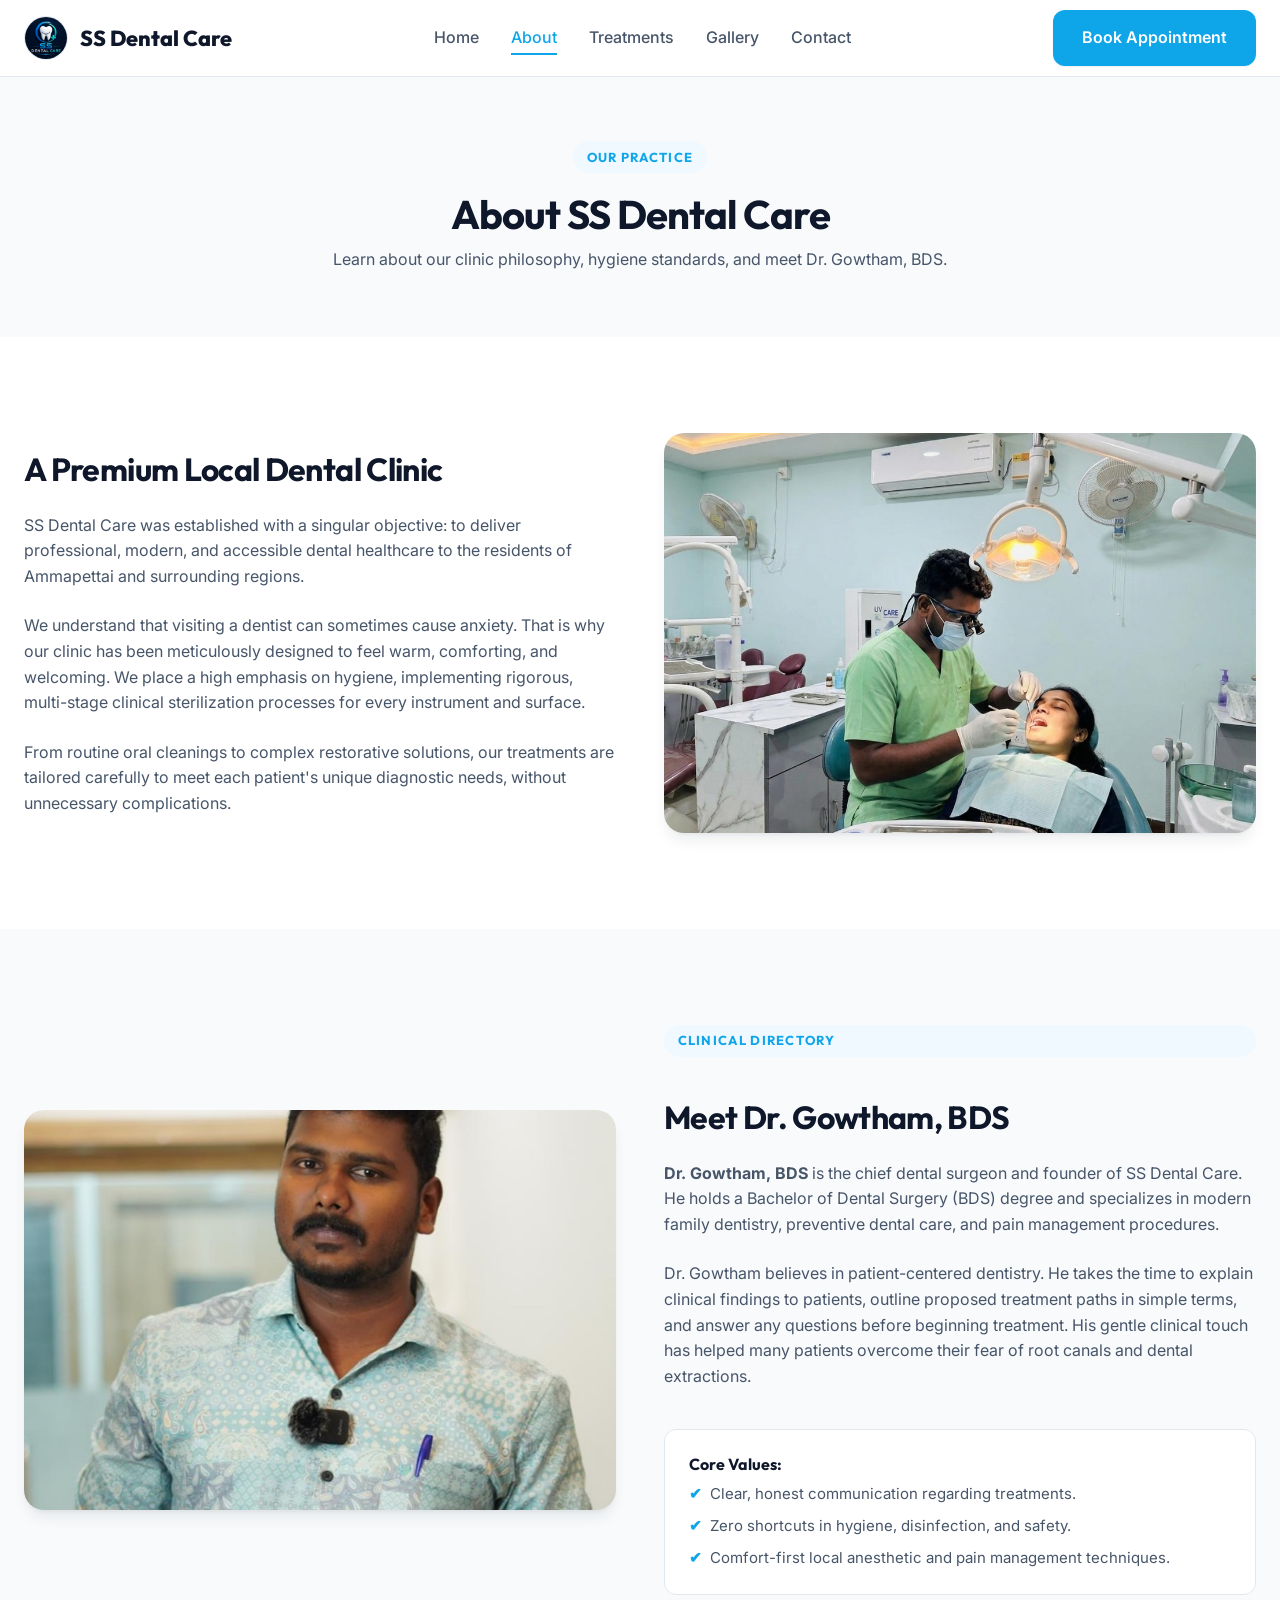
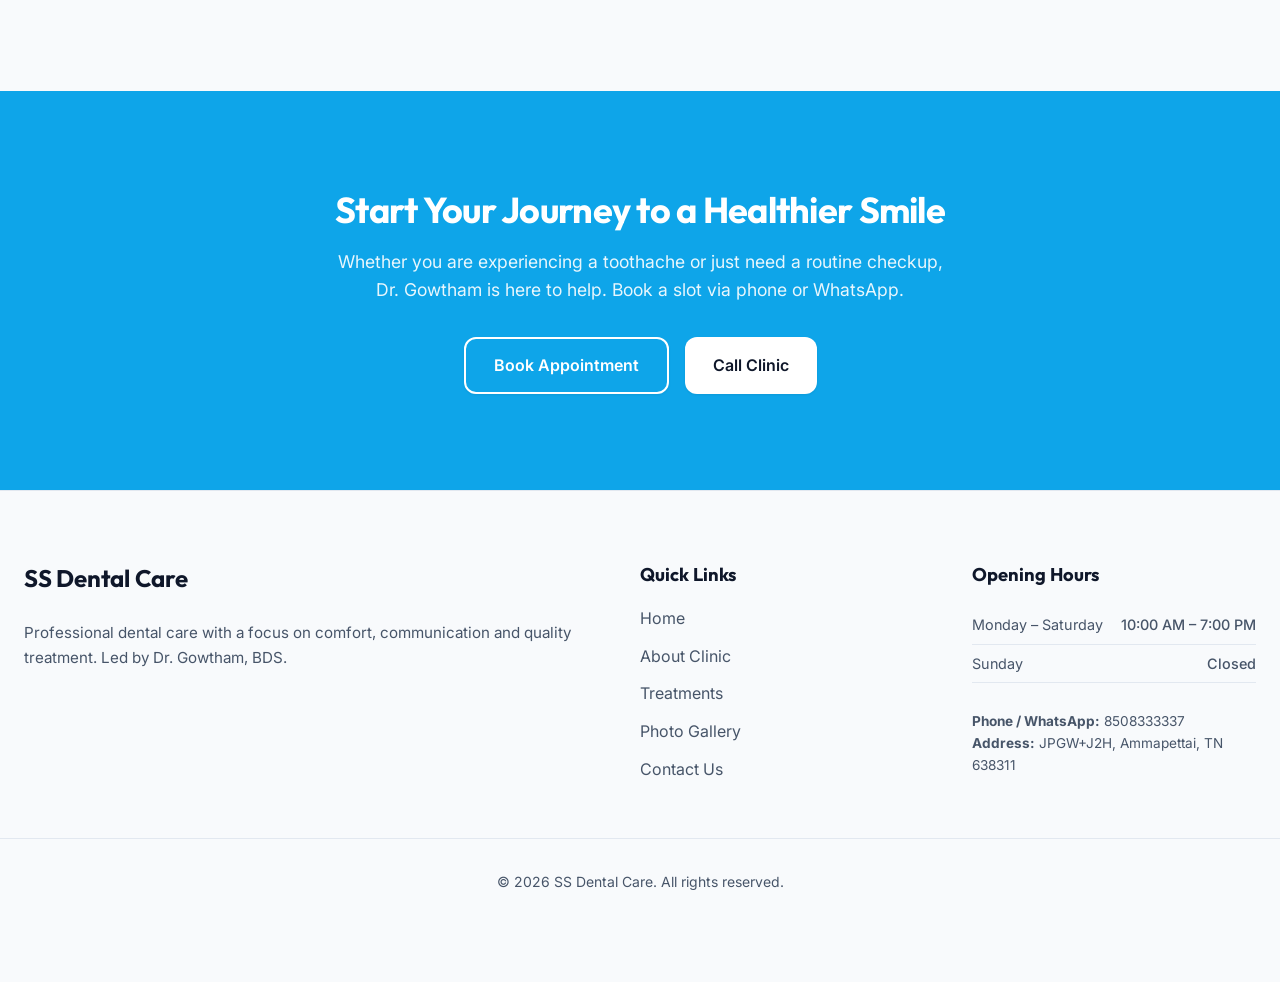
==== about.html @ 9e096c87 "Initial commit - SS Dental Care Website" ====
<!DOCTYPE html>
<html lang="en">
<head>
  <meta charset="UTF-8">
  <meta name="viewport" content="width=device-width, initial-scale=1.0">
  <title>About Us | SS Dental Care - Dr. Gowtham, BDS</title>
  <meta name="description" content="Meet Dr. Gowtham, BDS and learn about the clinical standards, patient comfort, and dental equipment at SS Dental Care in Ammapettai.">
  <link rel="stylesheet" href="css/styles.css">
  <link rel="icon" type="image/jpg" href="assets/logo.jpg">
</head>
<body>

  <!-- Responsive Header -->
  <header class="header-nav">
    <div class="container header-container">
      <a href="index.html" class="logo-link">
        <img src="assets/clinic logo/media_1787406552321.jpg" alt="SS Dental Care Logo" class="logo-img">
        <span>SS Dental Care</span>
      </a>
      
      <nav>
        <ul class="nav-links">
          <li><a href="index.html" class="nav-link">Home</a></li>
          <li><a href="about.html" class="nav-link active">About</a></li>
          <li><a href="treatments.html" class="nav-link">Treatments</a></li>
          <li><a href="gallery.html" class="nav-link">Gallery</a></li>
          <li><a href="contact.html" class="nav-link">Contact</a></li>
        </ul>
      </nav>
      
      <div class="header-cta">
        <a href="#" class="btn btn-primary trigger-appointment">Book Appointment</a>
      </div>
      
      <button class="burger-btn" id="burger-btn" aria-label="Toggle Navigation menu">
        <div class="burger-icon">
          <span class="burger-bar"></span>
          <span class="burger-bar"></span>
          <span class="burger-bar"></span>
        </div>
      </button>
    </div>
  </header>

  <!-- Mobile Drawer Menu -->
  <nav class="mobile-nav" id="mobile-nav">
    <ul class="mobile-links">
      <li><a href="index.html" class="mobile-link">Home</a></li>
      <li><a href="about.html" class="mobile-link active">About</a></li>
      <li><a href="treatments.html" class="mobile-link">Treatments</a></li>
      <li><a href="gallery.html" class="mobile-link">Gallery</a></li>
      <li><a href="contact.html" class="mobile-link">Contact</a></li>
    </ul>
    <div class="mobile-ctas">
      <a href="tel:8508333337" class="btn btn-secondary">
        <svg width="18" height="18" viewBox="0 0 24 24" fill="none" stroke="currentColor" stroke-width="2"><path d="M22 16.92v3a2 2 0 0 1-2.18 2 19.79 19.79 0 0 1-8.63-3.07 19.5 19.5 0 0 1-6-6 19.79 19.79 0 0 1-3.07-8.67A2 2 0 0 1 4.11 2h3a2 2 0 0 1 2 1.72 12.84 12.84 0 0 0 .7 2.81 2 2 0 0 1-.45 2.11L8.09 9.91a16 16 0 0 0 6 6l1.27-1.27a2 2 0 0 1 2.11-.45 12.84 12.84 0 0 0 2.81.7A2 2 0 0 1 22 16.92z"/></svg>
        Call Now
      </a>
      <a href="https://wa.me/918508333337?text=Hello%20SS%20Dental%20Care%2C%20I%20would%20like%20to%20book%20an%20appointment." target="_blank" class="btn btn-primary" style="background-color: #25d366; border-color: #25d366;">
        <svg width="18" height="18" viewBox="0 0 24 24" fill="none" stroke="currentColor" stroke-width="2"><path d="M21 11.5a8.38 8.38 0 0 1-.9 3.8 8.5 8.5 0 0 1-7.6 4.7 8.38 8.38 0 0 1-3.8-.9L3 21l1.9-5.7a8.38 8.38 0 0 1-.9-3.8 8.5 8.5 0 0 1 4.7-7.6 8.38 8.38 0 0 1 3.8-.9h.5a8.48 8.48 0 0 1 8 8v.5z"/></svg>
        WhatsApp Appointment
      </a>
    </div>
  </nav>
  <div class="overlay" id="overlay"></div>

  <!-- Page Header -->
  <section class="section section-alt" style="padding-top: 4rem; padding-bottom: 4rem; text-align: center;">
    <div class="container">
      <span class="badge">OUR PRACTICE</span>
      <h1 style="font-size: 2.5rem; margin-bottom: 0.5rem;">About SS Dental Care</h1>
      <p class="max-w-2xl">Learn about our clinic philosophy, hygiene standards, and meet Dr. Gowtham, BDS.</p>
    </div>
  </section>

  <!-- Clinic Section -->
  <section class="section animate-fade-in">
    <div class="container grid-2">
      <div class="hero-content">
        <h2 style="font-size: 2rem;">A Premium Local Dental Clinic</h2>
        <p>SS Dental Care was established with a singular objective: to deliver professional, modern, and accessible dental healthcare to the residents of Ammapettai and surrounding regions.</p>
        <p>We understand that visiting a dentist can sometimes cause anxiety. That is why our clinic has been meticulously designed to feel warm, comforting, and welcoming. We place a high emphasis on hygiene, implementing rigorous, multi-stage clinical sterilization processes for every instrument and surface.</p>
        <p>From routine oral cleanings to complex restorative solutions, our treatments are tailored carefully to meet each patient's unique diagnostic needs, without unnecessary complications.</p>
      </div>
      <div class="about-image">
        <img src="assets/clinic real photo/media_1787406575038.jpg" alt="Dentist working at SS Dental Care" class="about-img">
      </div>
    </div>
  </section>

  <!-- Doctor Section -->
  <section class="section section-alt">
    <div class="container grid-2">
      <div class="about-image">
        <img src="assets/Doctor/media_1787406609802.jpg" alt="Dr. Gowtham, BDS - Principal Dentist" class="about-img" style="object-position: center 25%;">
      </div>
      <div class="hero-content">
        <span class="badge">CLINICAL DIRECTORY</span>
        <h2 style="font-size: 2rem;">Meet Dr. Gowtham, BDS</h2>
        <p><strong>Dr. Gowtham, BDS</strong> is the chief dental surgeon and founder of SS Dental Care. He holds a Bachelor of Dental Surgery (BDS) degree and specializes in modern family dentistry, preventive dental care, and pain management procedures.</p>
        <p>Dr. Gowtham believes in patient-centered dentistry. He takes the time to explain clinical findings to patients, outline proposed treatment paths in simple terms, and answer any questions before beginning treatment. His gentle clinical touch has helped many patients overcome their fear of root canals and dental extractions.</p>
        
        <div style="background-color: var(--color-bg-primary); border: 1px solid var(--color-border); padding: 1.5rem; border-radius: var(--radius-md); margin-top: 1rem;">
          <h4 style="margin-bottom: 0.5rem; color: var(--color-text-charcoal);">Core Values:</h4>
          <ul style="list-style: none; display: flex; flex-direction: column; gap: 0.5rem; font-size: 0.9375rem;">
            <li style="display: flex; align-items: center; gap: 0.5rem;">
              <span style="color: var(--color-accent-cyan); font-weight: bold;">✔</span> Clear, honest communication regarding treatments.
            </li>
            <li style="display: flex; align-items: center; gap: 0.5rem;">
              <span style="color: var(--color-accent-cyan); font-weight: bold;">✔</span> Zero shortcuts in hygiene, disinfection, and safety.
            </li>
            <li style="display: flex; align-items: center; gap: 0.5rem;">
              <span style="color: var(--color-accent-cyan); font-weight: bold;">✔</span> Comfort-first local anesthetic and pain management techniques.
            </li>
          </ul>
        </div>
      </div>
    </div>
  </section>

  <!-- CTA section -->
  <section class="section" style="background-color: var(--color-accent-cyan); color: white; text-align: center;">
    <div class="container max-w-2xl">
      <h2 style="color: white; margin-bottom: 1rem; font-size: 2.25rem;">Start Your Journey to a Healthier Smile</h2>
      <p class="mb-8" style="color: rgba(255, 255, 255, 0.9); font-size: 1.1rem;">Whether you are experiencing a toothache or just need a routine checkup, Dr. Gowtham is here to help. Book a slot via phone or WhatsApp.</p>
      <div style="display: flex; justify-content: center; gap: 1rem; flex-wrap: wrap;">
        <a href="#" class="btn btn-outline-white trigger-appointment">Book Appointment</a>
        <a href="tel:8508333337" class="btn btn-secondary" style="border: none;">Call Clinic</a>
      </div>
    </div>
  </section>

  <!-- Appointment Modal -->
  <div class="modal" id="appointment-modal">
    <div class="modal-backdrop" id="modal-backdrop"></div>
    <div class="modal-container">
      <div class="modal-header">
        <h3 class="modal-title">Book an Appointment</h3>
        <button class="modal-close-btn" id="modal-close-btn" aria-label="Close modal">&times;</button>
      </div>
      <div class="modal-body">
        <p class="mb-4" style="font-size: 0.9rem;">Fill in your details below. Clicking submit will open WhatsApp to send your request directly to the clinic.</p>
        
        <form id="appointment-form">
          <div class="form-group">
            <label for="apt-name" class="form-label">Patient Name *</label>
            <input type="text" id="apt-name" class="form-input" placeholder="Enter your full name" required>
            <span class="form-error-msg">Please enter patient name</span>
          </div>
          
          <div class="form-group">
            <label for="apt-phone" class="form-label">Phone Number *</label>
            <input type="tel" id="apt-phone" class="form-input" placeholder="e.g. 9876543210" required>
            <span class="form-error-msg">Please enter a valid 10-digit mobile number</span>
          </div>
          
          <div class="form-group">
            <label for="apt-treatment" class="form-label">Select Treatment *</label>
            <select id="apt-treatment" class="form-input" required>
              <option value="" disabled selected>Choose a dental service</option>
              <option value="implant">Dental Implants</option>
              <option value="root-canal">Root Canal Treatment</option>
              <option value="crown-bridge">Crowns & Bridges</option>
              <option value="wisdom">Wisdom Tooth Treatment</option>
              <option value="denture">Dentures</option>
              <option value="orthodontics">Orthodontic / Clear Aligner Care</option>
              <option value="general">General Dental Care</option>
              <option value="other">Other Dental Treatment</option>
            </select>
            <span class="form-error-msg">Please select a treatment</span>
          </div>
          
          <div class="form-row">
            <div class="form-group">
              <label for="apt-date" class="form-label">Preferred Date *</label>
              <input type="date" id="apt-date" class="form-input" required>
              <span class="form-error-msg">Please pick a date</span>
            </div>
            
            <div class="form-group">
              <label for="apt-time" class="form-label">Preferred Time Slot *</label>
              <select id="apt-time" class="form-input" required>
                <option value="" disabled selected>Select time</option>
                <option value="morning-1">10:00 AM - 12:00 PM</option>
                <option value="morning-2">12:00 PM - 02:00 PM</option>
                <option value="evening-1">04:00 PM - 06:00 PM</option>
                <option value="evening-2">06:00 PM - 07:00 PM</option>
              </select>
              <span class="form-error-msg">Please pick a time slot</span>
            </div>
          </div>
          
          <div class="form-group">
            <label for="apt-message" class="form-label">Message (Optional)</label>
            <textarea id="apt-message" class="form-input" rows="3" placeholder="Describe symptoms or treatment history..."></textarea>
          </div>
          
          <div style="margin-top: 1.5rem;">
            <button type="submit" class="btn btn-primary" style="width: 100%;">
              <svg width="18" height="18" viewBox="0 0 24 24" fill="none" stroke="currentColor" stroke-width="2"><path d="M21 11.5a8.38 8.38 0 0 1-.9 3.8 8.5 8.5 0 0 1-7.6 4.7 8.38 8.38 0 0 1-3.8-.9L3 21l1.9-5.7a8.38 8.38 0 0 1-.9-3.8 8.5 8.5 0 0 1 4.7-7.6 8.38 8.38 0 0 1 3.8-.9h.5a8.48 8.48 0 0 1 8 8v.5z"/></svg>
              Send Appointment Request via WhatsApp
            </button>
          </div>
        </form>
      </div>
    </div>
  </div>

  <!-- Floating Mobile CTA Bar -->
  <div class="mobile-cta-bar" id="mobile-cta">
    <a href="tel:8508333337" class="mobile-cta-btn mobile-cta-phone">
      📞 Call Clinic
    </a>
    <a href="https://wa.me/918508333337?text=Hello%20SS%20Dental%20Care%2C%20I%20would%20like%20to%20book%20an%20appointment." target="_blank" class="mobile-cta-btn mobile-cta-whatsapp">
      💬 WhatsApp Us
    </a>
  </div>

  <!-- Footer -->
  <footer class="footer">
    <div class="container footer-grid">
      <div class="footer-col">
        <h3 style="font-family: var(--font-heading); font-size: 1.5rem; color: var(--color-text-charcoal); margin-bottom: 0.5rem;">SS Dental Care</h3>
        <p style="font-size: 0.95rem; line-height: 1.6;">Professional dental care with a focus on comfort, communication and quality treatment. Led by Dr. Gowtham, BDS.</p>
      </div>
      
      <div class="footer-col">
        <h4 class="footer-title">Quick Links</h4>
        <ul class="footer-links-list">
          <li><a href="index.html" class="footer-link-item">Home</a></li>
          <li><a href="about.html" class="footer-link-item">About Clinic</a></li>
          <li><a href="treatments.html" class="footer-link-item">Treatments</a></li>
          <li><a href="gallery.html" class="footer-link-item">Photo Gallery</a></li>
          <li><a href="contact.html" class="footer-link-item">Contact Us</a></li>
        </ul>
      </div>
      
      <div class="footer-col">
        <h4 class="footer-title">Opening Hours</h4>
        <table class="footer-hours-table">
          <tr class="footer-hours-row">
            <td>Monday – Saturday</td>
            <td>10:00 AM – 7:00 PM</td>
          </tr>
          <tr class="footer-hours-row">
            <td>Sunday</td>
            <td>Closed</td>
          </tr>
        </table>
        <p style="font-size: 0.85rem; margin-top: 0.5rem; color: var(--color-text-slate);">
          <strong>Phone / WhatsApp:</strong> 8508333337<br>
          <strong>Address:</strong> JPGW+J2H, Ammapettai, TN 638311
        </p>
      </div>
    </div>
    
    <div class="container footer-bottom">
      <p>&copy; 2026 SS Dental Care. All rights reserved.</p>
    </div>
  </footer>

  <script src="js/main.js"></script>
  <script src="js/appointment.js"></script>
</body>
</html>
---- css/styles.css ----
@import url('https://fonts.googleapis.com/css2?family=Inter:wght@300;400;500;600;700&family=Outfit:wght@300;400;500;600;700;800&display=swap');

:root {
  --font-heading: 'Outfit', sans-serif;
  --font-body: 'Inter', sans-serif;
  
  /* Brand Color Palette */
  --color-bg-primary: #ffffff;
  --color-bg-secondary: #f8fafc;
  --color-text-charcoal: #0f172a;
  --color-text-slate: #475569;
  --color-accent-cyan: #0ea5e9;
  --color-accent-hover: #0284c7;
  --color-accent-light: #f0f9ff;
  --color-border: #e2e8f0;
  
  /* Visual Details */
  --shadow-sm: 0 1px 3px rgba(0,0,0,0.05), 0 1px 2px rgba(0,0,0,0.02);
  --shadow-md: 0 4px 6px -1px rgba(15, 23, 42, 0.05), 0 2px 4px -2px rgba(15, 23, 42, 0.05);
  --shadow-lg: 0 10px 15px -3px rgba(15, 23, 42, 0.08), 0 4px 6px -4px rgba(15, 23, 42, 0.08);
  --shadow-xl: 0 20px 25px -5px rgba(15, 23, 42, 0.1), 0 8px 10px -6px rgba(15, 23, 42, 0.1);
  
  --radius-sm: 8px;
  --radius-md: 12px;
  --radius-lg: 20px;
  --radius-full: 9999px;
  
  --transition-fast: 0.15s ease;
  --transition-normal: 0.3s cubic-bezier(0.4, 0, 0.2, 1);
  --transition-slow: 0.5s cubic-bezier(0.4, 0, 0.2, 1);
}

/* Modern CSS Reset */
*, *::before, *::after {
  box-sizing: border-box;
  margin: 0;
  padding: 0;
}

html {
  scroll-behavior: smooth;
  -webkit-text-size-adjust: 100%;
}

body {
  font-family: var(--font-body);
  background-color: var(--color-bg-primary);
  color: var(--color-text-slate);
  line-height: 1.6;
  overflow-x: hidden;
}

h1, h2, h3, h4, h5, h6 {
  font-family: var(--font-heading);
  color: var(--color-text-charcoal);
  font-weight: 700;
  line-height: 1.25;
}

h1 {
  font-size: 2.75rem;
  letter-spacing: -0.025em;
}

h2 {
  font-size: 2.25rem;
  letter-spacing: -0.02em;
}

h3 {
  font-size: 1.5rem;
  letter-spacing: -0.01em;
}

a {
  color: inherit;
  text-decoration: none;
  transition: var(--transition-fast);
}

img {
  max-width: 100%;
  height: auto;
  display: block;
}

button, input, select, textarea {
  font-family: inherit;
  font-size: inherit;
}

/* Layout Utilities */
.container {
  width: 100%;
  max-width: 1280px;
  margin-left: auto;
  margin-right: auto;
  padding-left: 1.5rem;
  padding-right: 1.5rem;
}

.section {
  padding-top: 6rem;
  padding-bottom: 6rem;
}

.section-alt {
  background-color: var(--color-bg-secondary);
}

.grid-2 {
  display: grid;
  grid-template-columns: 1fr;
  gap: 3rem;
  align-items: center;
}

.grid-3 {
  display: grid;
  grid-template-columns: 1fr;
  gap: 2rem;
}

.grid-4 {
  display: grid;
  grid-template-columns: 1fr;
  gap: 1.5rem;
}

@media (min-width: 768px) {
  .grid-2 {
    grid-template-columns: repeat(2, 1fr);
  }
  .grid-3 {
    grid-template-columns: repeat(2, 1fr);
  }
  .grid-4 {
    grid-template-columns: repeat(2, 1fr);
  }
}

@media (min-width: 1024px) {
  .grid-3 {
    grid-template-columns: repeat(3, 1fr);
  }
  .grid-4 {
    grid-template-columns: repeat(4, 1fr);
  }
}

/* Premium Button Styles */
.btn {
  display: inline-flex;
  align-items: center;
  justify-content: center;
  padding: 0.875rem 1.75rem;
  border-radius: var(--radius-md);
  font-weight: 600;
  transition: var(--transition-normal);
  cursor: pointer;
  border: 1px solid transparent;
  gap: 0.5rem;
  box-shadow: var(--shadow-sm);
}

.btn-primary {
  background-color: var(--color-accent-cyan);
  color: white;
}

.btn-primary:hover {
  background-color: var(--color-accent-hover);
  transform: translateY(-2px);
  box-shadow: var(--shadow-md);
}

.btn-secondary {
  background-color: var(--color-bg-primary);
  border-color: var(--color-border);
  color: var(--color-text-charcoal);
}

.btn-secondary:hover {
  background-color: var(--color-bg-secondary);
  border-color: var(--color-text-slate);
  transform: translateY(-2px);
  box-shadow: var(--shadow-md);
}

.btn-outline-white {
  background: transparent;
  border: 2px solid white;
  color: white;
}

.btn-outline-white:hover {
  background: white;
  color: var(--color-text-charcoal);
  transform: translateY(-2px);
}

/* Typography Helpers */
.badge {
  display: inline-block;
  font-family: var(--font-heading);
  font-weight: 700;
  font-size: 0.8125rem;
  letter-spacing: 0.1em;
  text-transform: uppercase;
  color: var(--color-accent-cyan);
  background-color: var(--color-accent-light);
  padding: 0.35rem 0.85rem;
  border-radius: var(--radius-full);
  margin-bottom: 1rem;
}

.text-center { text-align: center; }
.max-w-2xl { max-width: 42rem; margin-left: auto; margin-right: auto; }
.mb-2 { margin-bottom: 0.5rem; }
.mb-4 { margin-bottom: 1rem; }
.mb-6 { margin-bottom: 1.5rem; }
.mb-8 { margin-bottom: 2rem; }
.mb-12 { margin-bottom: 3rem; }

/* Header Component Styles */
.header-nav {
  position: sticky;
  top: 0;
  z-index: 100;
  background-color: rgba(255, 255, 255, 0.9);
  backdrop-filter: blur(12px);
  border-bottom: 1px solid var(--color-border);
  transition: var(--transition-normal);
}

.header-container {
  display: flex;
  align-items: center;
  justify-content: space-between;
  height: 4.75rem;
}

.logo-link {
  display: flex;
  align-items: center;
  gap: 0.75rem;
  font-family: var(--font-heading);
  font-weight: 800;
  font-size: 1.35rem;
  color: var(--color-text-charcoal);
}

.logo-img {
  height: 2.75rem;
  width: 2.75rem;
  border-radius: 50%;
  object-fit: cover;
  border: 1px solid var(--color-border);
}

.nav-links {
  display: none;
  list-style: none;
  gap: 2rem;
}

@media (min-width: 1024px) {
  .nav-links {
    display: flex;
  }
}

.nav-link {
  font-weight: 500;
  color: var(--color-text-slate);
  position: relative;
  padding: 0.5rem 0;
}

.nav-link:hover, .nav-link.active {
  color: var(--color-accent-cyan);
}

.nav-link::after {
  content: '';
  position: absolute;
  bottom: 0;
  left: 0;
  width: 0;
  height: 2px;
  background-color: var(--color-accent-cyan);
  transition: var(--transition-normal);
}

.nav-link:hover::after, .nav-link.active::after {
  width: 100%;
}

.header-cta {
  display: none;
}

@media (min-width: 1024px) {
  .header-cta {
    display: block;
  }
}

/* Mobile Menu Control */
.burger-btn {
  display: block;
  background: transparent;
  border: none;
  cursor: pointer;
  padding: 0.5rem;
  z-index: 110;
}

@media (min-width: 1024px) {
  .burger-btn {
    display: none;
  }
}

.burger-icon {
  width: 1.5rem;
  height: 1.2rem;
  position: relative;
  display: flex;
  flex-direction: column;
  justify-content: space-between;
}

.burger-bar {
  width: 100%;
  height: 2px;
  background-color: var(--color-text-charcoal);
  border-radius: var(--radius-full);
  transition: var(--transition-normal);
}

.burger-btn.active .burger-bar:nth-child(1) {
  transform: translateY(5px) rotate(45deg);
}

.burger-btn.active .burger-bar:nth-child(2) {
  opacity: 0;
}

.burger-btn.active .burger-bar:nth-child(3) {
  transform: translateY(-5px) rotate(-45deg);
}

/* Mobile Nav Drawer */
.mobile-nav {
  position: fixed;
  top: 0;
  right: -100%;
  width: 80%;
  max-width: 380px;
  height: 100vh;
  background-color: var(--color-bg-primary);
  box-shadow: -10px 0 30px rgba(15, 23, 42, 0.05);
  z-index: 105;
  transition: var(--transition-normal);
  padding: 6rem 2rem 2rem;
  display: flex;
  flex-direction: column;
  gap: 2rem;
}

.mobile-nav.active {
  right: 0;
}

.mobile-links {
  list-style: none;
  display: flex;
  flex-direction: column;
  gap: 1.5rem;
}

.mobile-link {
  font-size: 1.25rem;
  font-weight: 600;
  color: var(--color-text-charcoal);
}

.mobile-ctas {
  margin-top: auto;
  display: flex;
  flex-direction: column;
  gap: 0.75rem;
}

.overlay {
  position: fixed;
  top: 0;
  left: 0;
  width: 100vw;
  height: 100vh;
  background-color: rgba(15, 23, 42, 0.4);
  backdrop-filter: blur(4px);
  z-index: 102;
  opacity: 0;
  pointer-events: none;
  transition: var(--transition-normal);
}

.overlay.active {
  opacity: 1;
  pointer-events: auto;
}

/* Hero Section */
.hero-content {
  display: flex;
  flex-direction: column;
  gap: 1.5rem;
}

.hero-title {
  font-size: 3rem;
  font-weight: 800;
  line-height: 1.15;
}

@media (min-width: 768px) {
  .hero-title {
    font-size: 3.5rem;
  }
}

.hero-description {
  font-size: 1.125rem;
  color: var(--color-text-slate);
  margin-bottom: 1rem;
}

.hero-actions {
  display: flex;
  flex-wrap: wrap;
  gap: 1rem;
}

.hero-image-wrapper {
  position: relative;
  border-radius: var(--radius-lg);
  overflow: hidden;
  box-shadow: var(--shadow-xl);
}

.hero-image-wrapper::after {
  content: '';
  position: absolute;
  inset: 0;
  border-radius: var(--radius-lg);
  border: 1px solid rgba(255, 255, 255, 0.1);
  pointer-events: none;
}

.hero-img {
  width: 100%;
  height: 480px;
  object-fit: cover;
  transition: var(--transition-slow);
}

.hero-img:hover {
  transform: scale(1.03);
}

/* Trust Cards Section */
.trust-card {
  background-color: var(--color-bg-primary);
  padding: 2.25rem 1.75rem;
  border-radius: var(--radius-md);
  box-shadow: var(--shadow-sm);
  border: 1px solid var(--color-border);
  transition: var(--transition-normal);
  display: flex;
  flex-direction: column;
  gap: 0.75rem;
}

.trust-card:hover {
  transform: translateY(-5px);
  box-shadow: var(--shadow-lg);
  border-color: var(--color-accent-light);
}

.trust-icon-wrapper {
  height: 3rem;
  width: 3rem;
  border-radius: var(--radius-sm);
  background-color: var(--color-accent-light);
  color: var(--color-accent-cyan);
  display: flex;
  align-items: center;
  justify-content: center;
  font-size: 1.5rem;
}

.trust-title {
  font-weight: 700;
  font-size: 1.15rem;
  color: var(--color-text-charcoal);
}

/* About Intro Section */
.about-image {
  border-radius: var(--radius-lg);
  overflow: hidden;
  box-shadow: var(--shadow-lg);
}

.about-img {
  width: 100%;
  height: 400px;
  object-fit: cover;
}

/* Doctor Section */
.doctor-section {
  background-color: var(--color-bg-primary);
  border-bottom: 1px solid var(--color-border);
}

.doctor-card {
  display: grid;
  grid-template-columns: 1fr;
  gap: 3rem;
  background-color: var(--color-bg-secondary);
  border-radius: var(--radius-lg);
  overflow: hidden;
  box-shadow: var(--shadow-md);
  border: 1px solid var(--color-border);
}

@media (min-width: 768px) {
  .doctor-card {
    grid-template-columns: 2fr 3fr;
    align-items: stretch;
  }
}

.doctor-image-container {
  position: relative;
  overflow: hidden;
  min-height: 320px;
}

.doctor-photo {
  width: 100%;
  height: 100%;
  object-fit: cover;
  object-position: center 20%;
}

.doctor-info {
  padding: 3rem;
  display: flex;
  flex-direction: column;
  justify-content: center;
  gap: 1.5rem;
}

.doctor-tagline {
  font-family: var(--font-heading);
  font-weight: 600;
  display: flex;
  flex-direction: column;
  gap: 0.5rem;
  font-size: 0.95rem;
  color: var(--color-accent-cyan);
}

@media (min-width: 640px) {
  .doctor-tagline {
    flex-direction: row;
    gap: 1.5rem;
  }
}

.doctor-tagline span {
  display: flex;
  align-items: center;
  gap: 0.5rem;
}

.doctor-tagline span:not(:last-child)::after {
  content: '|';
  display: none;
  color: var(--color-border);
}

@media (min-width: 640px) {
  .doctor-tagline span:not(:last-child)::after {
    display: inline;
    margin-left: 1.5rem;
  }
}

/* Treatments List Section */
.treatment-grid-container {
  display: grid;
  grid-template-columns: 1fr;
  gap: 2rem;
}

@media (min-width: 768px) {
  .treatment-grid-container {
    grid-template-columns: repeat(2, 1fr);
  }
}

@media (min-width: 1024px) {
  .treatment-grid-container {
    grid-template-columns: repeat(3, 1fr);
  }
}

.treatment-card {
  background-color: var(--color-bg-primary);
  border-radius: var(--radius-md);
  overflow: hidden;
  box-shadow: var(--shadow-sm);
  border: 1px solid var(--color-border);
  transition: var(--transition-normal);
  display: flex;
  flex-direction: column;
  height: 100%;
}

.treatment-card:hover {
  transform: translateY(-6px);
  box-shadow: var(--shadow-lg);
  border-color: var(--color-accent-cyan);
}

.treatment-card-img-wrapper {
  height: 220px;
  overflow: hidden;
  position: relative;
}

.treatment-card-img {
  width: 100%;
  height: 100%;
  object-fit: cover;
  transition: var(--transition-slow);
}

.treatment-card:hover .treatment-card-img {
  transform: scale(1.05);
}

.treatment-card-body {
  padding: 1.75rem;
  display: flex;
  flex-direction: column;
  flex-grow: 1;
  gap: 0.75rem;
}

.treatment-card-title {
  font-size: 1.25rem;
  font-weight: 700;
  color: var(--color-text-charcoal);
}

.treatment-card-desc {
  font-size: 0.9375rem;
  color: var(--color-text-slate);
  flex-grow: 1;
}

.treatment-card-link {
  font-family: var(--font-heading);
  font-weight: 700;
  font-size: 0.9375rem;
  color: var(--color-accent-cyan);
  display: inline-flex;
  align-items: center;
  gap: 0.5rem;
  margin-top: 0.5rem;
}

.treatment-card-link:hover {
  color: var(--color-accent-hover);
}

/* Reviews Section */
.reviews-grid {
  display: grid;
  grid-template-columns: 1fr;
  gap: 2rem;
}

@media (min-width: 1024px) {
  .reviews-grid {
    grid-template-columns: repeat(3, 1fr);
  }
}

.review-card {
  background-color: var(--color-bg-primary);
  padding: 2.25rem;
  border-radius: var(--radius-md);
  box-shadow: var(--shadow-sm);
  border: 1px solid var(--color-border);
  display: flex;
  flex-direction: column;
  gap: 1rem;
  position: relative;
}

.review-card::before {
  content: '“';
  position: absolute;
  top: 1rem;
  right: 1.5rem;
  font-family: var(--font-heading);
  font-size: 4rem;
  color: var(--color-accent-light);
  line-height: 1;
  pointer-events: none;
}

.review-stars {
  color: #fbbf24; /* Amber star */
  display: flex;
  gap: 0.25rem;
}

.review-text {
  font-style: italic;
  font-size: 0.95rem;
  color: var(--color-text-charcoal);
  flex-grow: 1;
}

.review-author {
  font-weight: 700;
  font-family: var(--font-heading);
  color: var(--color-text-charcoal);
  font-size: 0.95rem;
}

/* Gallery Section */
.gallery-filters {
  display: flex;
  flex-wrap: wrap;
  justify-content: center;
  gap: 0.75rem;
  margin-bottom: 3rem;
}

.filter-btn {
  background-color: var(--color-bg-primary);
  border: 1px solid var(--color-border);
  color: var(--color-text-slate);
  padding: 0.5rem 1.25rem;
  border-radius: var(--radius-full);
  font-weight: 600;
  cursor: pointer;
  transition: var(--transition-fast);
}

.filter-btn:hover, .filter-btn.active {
  background-color: var(--color-accent-cyan);
  border-color: var(--color-accent-cyan);
  color: white;
}

.gallery-grid {
  display: grid;
  grid-template-columns: repeat(auto-fill, minmax(280px, 1fr));
  gap: 1.5rem;
}

.gallery-item {
  border-radius: var(--radius-md);
  overflow: hidden;
  aspect-ratio: 4 / 3;
  box-shadow: var(--shadow-sm);
  border: 1px solid var(--color-border);
  position: relative;
  cursor: pointer;
  transition: var(--transition-normal);
}

.gallery-item:hover {
  transform: scale(1.02);
  box-shadow: var(--shadow-lg);
  border-color: var(--color-accent-cyan);
}

.gallery-item-img {
  width: 100%;
  height: 100%;
  object-fit: cover;
}

.gallery-item-overlay {
  position: absolute;
  inset: 0;
  background-color: rgba(15, 23, 42, 0.4);
  display: flex;
  align-items: center;
  justify-content: center;
  opacity: 0;
  transition: var(--transition-normal);
}

.gallery-item:hover .gallery-item-overlay {
  opacity: 1;
}

.gallery-zoom-icon {
  height: 2.5rem;
  width: 2.5rem;
  border-radius: 50%;
  background-color: white;
  color: var(--color-text-charcoal);
  display: flex;
  align-items: center;
  justify-content: center;
  box-shadow: var(--shadow-md);
}

/* Lightbox Modal */
.lightbox {
  position: fixed;
  inset: 0;
  background-color: rgba(15, 23, 42, 0.95);
  backdrop-filter: blur(8px);
  z-index: 200;
  opacity: 0;
  pointer-events: none;
  transition: var(--transition-normal);
  display: flex;
  flex-direction: column;
  justify-content: center;
  align-items: center;
  padding: 2rem;
}

.lightbox.active {
  opacity: 1;
  pointer-events: auto;
}

.lightbox-content {
  max-width: 90%;
  max-height: 80%;
  position: relative;
}

.lightbox-img {
  max-width: 100%;
  max-height: 75vh;
  object-fit: contain;
  border-radius: var(--radius-sm);
  box-shadow: var(--shadow-xl);
}

.lightbox-btn {
  background: transparent;
  border: none;
  color: white;
  font-size: 2rem;
  cursor: pointer;
  position: absolute;
  display: flex;
  align-items: center;
  justify-content: center;
  width: 3rem;
  height: 3rem;
  border-radius: 50%;
  background-color: rgba(255, 255, 255, 0.1);
  transition: var(--transition-fast);
}

.lightbox-btn:hover {
  background-color: rgba(255, 255, 255, 0.2);
}

.lightbox-close {
  top: 1.5rem;
  right: 1.5rem;
}

.lightbox-prev {
  left: 1.5rem;
  top: 50%;
  transform: translateY(-50%);
}

.lightbox-next {
  right: 1.5rem;
  top: 50%;
  transform: translateY(-50%);
}

.lightbox-caption {
  color: white;
  margin-top: 1.5rem;
  font-family: var(--font-heading);
  font-size: 1.15rem;
  font-weight: 600;
  text-align: center;
}

/* Appointment Modal Component */
.modal {
  position: fixed;
  inset: 0;
  z-index: 150;
  display: flex;
  align-items: center;
  justify-content: center;
  opacity: 0;
  pointer-events: none;
  transition: var(--transition-normal);
  padding: 1.5rem;
}

.modal.active {
  opacity: 1;
  pointer-events: auto;
}

.modal-backdrop {
  position: absolute;
  inset: 0;
  background-color: rgba(15, 23, 42, 0.6);
  backdrop-filter: blur(4px);
}

.modal-container {
  position: relative;
  background-color: var(--color-bg-primary);
  width: 100%;
  max-width: 580px;
  border-radius: var(--radius-lg);
  box-shadow: var(--shadow-xl);
  overflow: hidden;
  z-index: 152;
  border: 1px solid var(--color-border);
  transform: scale(0.95);
  transition: var(--transition-normal);
}

.modal.active .modal-container {
  transform: scale(1);
}

.modal-header {
  padding: 1.75rem 2rem 1rem;
  display: flex;
  justify-content: space-between;
  align-items: center;
}

.modal-close-btn {
  background: transparent;
  border: none;
  font-size: 1.5rem;
  color: var(--color-text-slate);
  cursor: pointer;
  transition: var(--transition-fast);
}

.modal-close-btn:hover {
  color: var(--color-text-charcoal);
}

.modal-body {
  padding: 0 2rem 2rem;
}

/* Appointment Forms formatting */
.form-group {
  margin-bottom: 1.25rem;
}

.form-row {
  display: grid;
  grid-template-columns: 1fr;
  gap: 1rem;
}

@media (min-width: 640px) {
  .form-row {
    grid-template-columns: repeat(2, 1fr);
  }
}

.form-label {
  display: block;
  font-size: 0.875rem;
  font-weight: 600;
  color: var(--color-text-charcoal);
  margin-bottom: 0.35rem;
}

.form-input {
  width: 100%;
  padding: 0.75rem 1rem;
  border-radius: var(--radius-md);
  border: 1px solid var(--color-border);
  background-color: var(--color-bg-primary);
  color: var(--color-text-charcoal);
  outline: none;
  transition: var(--transition-fast);
}

.form-input:focus {
  border-color: var(--color-accent-cyan);
  box-shadow: 0 0 0 3px rgba(14, 165, 233, 0.1);
}

.form-input.error {
  border-color: #ef4444;
}

.form-error-msg {
  color: #ef4444;
  font-size: 0.75rem;
  margin-top: 0.25rem;
  display: none;
}

.form-input.error + .form-error-msg {
  display: block;
}

/* Floating Mobile CTA Bottom Bar */
.mobile-cta-bar {
  position: fixed;
  bottom: 0;
  left: 0;
  right: 0;
  background-color: var(--color-bg-primary);
  border-top: 1px solid var(--color-border);
  box-shadow: 0 -4px 10px rgba(0, 0, 0, 0.05);
  display: grid;
  grid-template-columns: repeat(2, 1fr);
  padding: 0.75rem 1rem;
  gap: 0.75rem;
  z-index: 95;
  transition: var(--transition-normal);
  transform: translateY(0);
}

.mobile-cta-bar.hidden {
  transform: translateY(100%);
}

@media (min-width: 768px) {
  .mobile-cta-bar {
    display: none !important;
  }
}

.mobile-cta-btn {
  display: inline-flex;
  align-items: center;
  justify-content: center;
  padding: 0.75rem;
  border-radius: var(--radius-md);
  font-weight: 600;
  font-size: 0.9375rem;
  gap: 0.5rem;
}

.mobile-cta-phone {
  background-color: var(--color-bg-secondary);
  border: 1px solid var(--color-border);
  color: var(--color-text-charcoal);
}

.mobile-cta-whatsapp {
  background-color: #25d366; /* WhatsApp Green */
  color: white;
}

/* Footer Section */
.footer {
  background-color: var(--color-bg-secondary);
  border-top: 1px solid var(--color-border);
  padding-top: 4.5rem;
  padding-bottom: 2rem;
}

@media (min-width: 768px) {
  .footer {
    padding-bottom: 5.5rem; /* Add padding for mobile CTA bar clearance */
  }
}

.footer-grid {
  display: grid;
  grid-template-columns: 1fr;
  gap: 3rem;
  margin-bottom: 3.5rem;
}

@media (min-width: 768px) {
  .footer-grid {
    grid-template-columns: 2fr 1fr 1fr;
  }
}

.footer-col {
  display: flex;
  flex-direction: column;
  gap: 1.25rem;
}

.footer-title {
  font-size: 1.15rem;
  font-weight: 700;
  color: var(--color-text-charcoal);
}

.footer-links-list {
  list-style: none;
  display: flex;
  flex-direction: column;
  gap: 0.75rem;
}

.footer-link-item:hover {
  color: var(--color-accent-cyan);
  padding-left: 0.25rem;
}

.footer-link-item {
  transition: var(--transition-fast);
}

.footer-hours-table {
  width: 100%;
  border-collapse: collapse;
}

.footer-hours-row {
  border-bottom: 1px solid var(--color-border);
}

.footer-hours-row td {
  padding: 0.45rem 0;
  font-size: 0.9rem;
}

.footer-hours-row td:last-child {
  text-align: right;
  font-weight: 500;
}

.footer-bottom {
  border-top: 1px solid var(--color-border);
  padding-top: 2rem;
  text-align: center;
  font-size: 0.875rem;
}

/* Treatment Details Component (Drawer/Page details) */
.treatment-detail-container {
  display: grid;
  grid-template-columns: 1fr;
  gap: 3.5rem;
}

@media (min-width: 1024px) {
  .treatment-detail-container {
    grid-template-columns: 3fr 2fr;
  }
}

.treatment-detail-main {
  display: flex;
  flex-direction: column;
  gap: 2rem;
}

.treatment-detail-sidebar {
  background-color: var(--color-bg-secondary);
  border-radius: var(--radius-lg);
  padding: 2.5rem;
  border: 1px solid var(--color-border);
  display: flex;
  flex-direction: column;
  gap: 1.5rem;
  height: fit-content;
}

.treatment-detail-disclaimer {
  background-color: #fef3c7; /* Amber bg */
  border-left: 4px solid #f59e0b; /* Amber border */
  padding: 1.25rem;
  border-radius: 0 var(--radius-md) var(--radius-md) 0;
  font-size: 0.875rem;
  color: #92400e;
  margin-top: 2rem;
}

/* Contact Page Components */
.contact-map-wrapper {
  border-radius: var(--radius-lg);
  overflow: hidden;
  box-shadow: var(--shadow-md);
  border: 1px solid var(--color-border);
  height: 450px;
}

.contact-map-iframe {
  width: 100%;
  height: 100%;
  border: 0;
}

/* Animations */
@keyframes fadeIn {
  from { opacity: 0; transform: translateY(15px); }
  to { opacity: 1; transform: translateY(0); }
}

.animate-fade-in {
  animation: fadeIn 0.6s cubic-bezier(0.4, 0, 0.2, 1) forwards;
}

.delay-100 { animation-delay: 0.1s; }
.delay-200 { animation-delay: 0.2s; }
.delay-300 { animation-delay: 0.3s; }
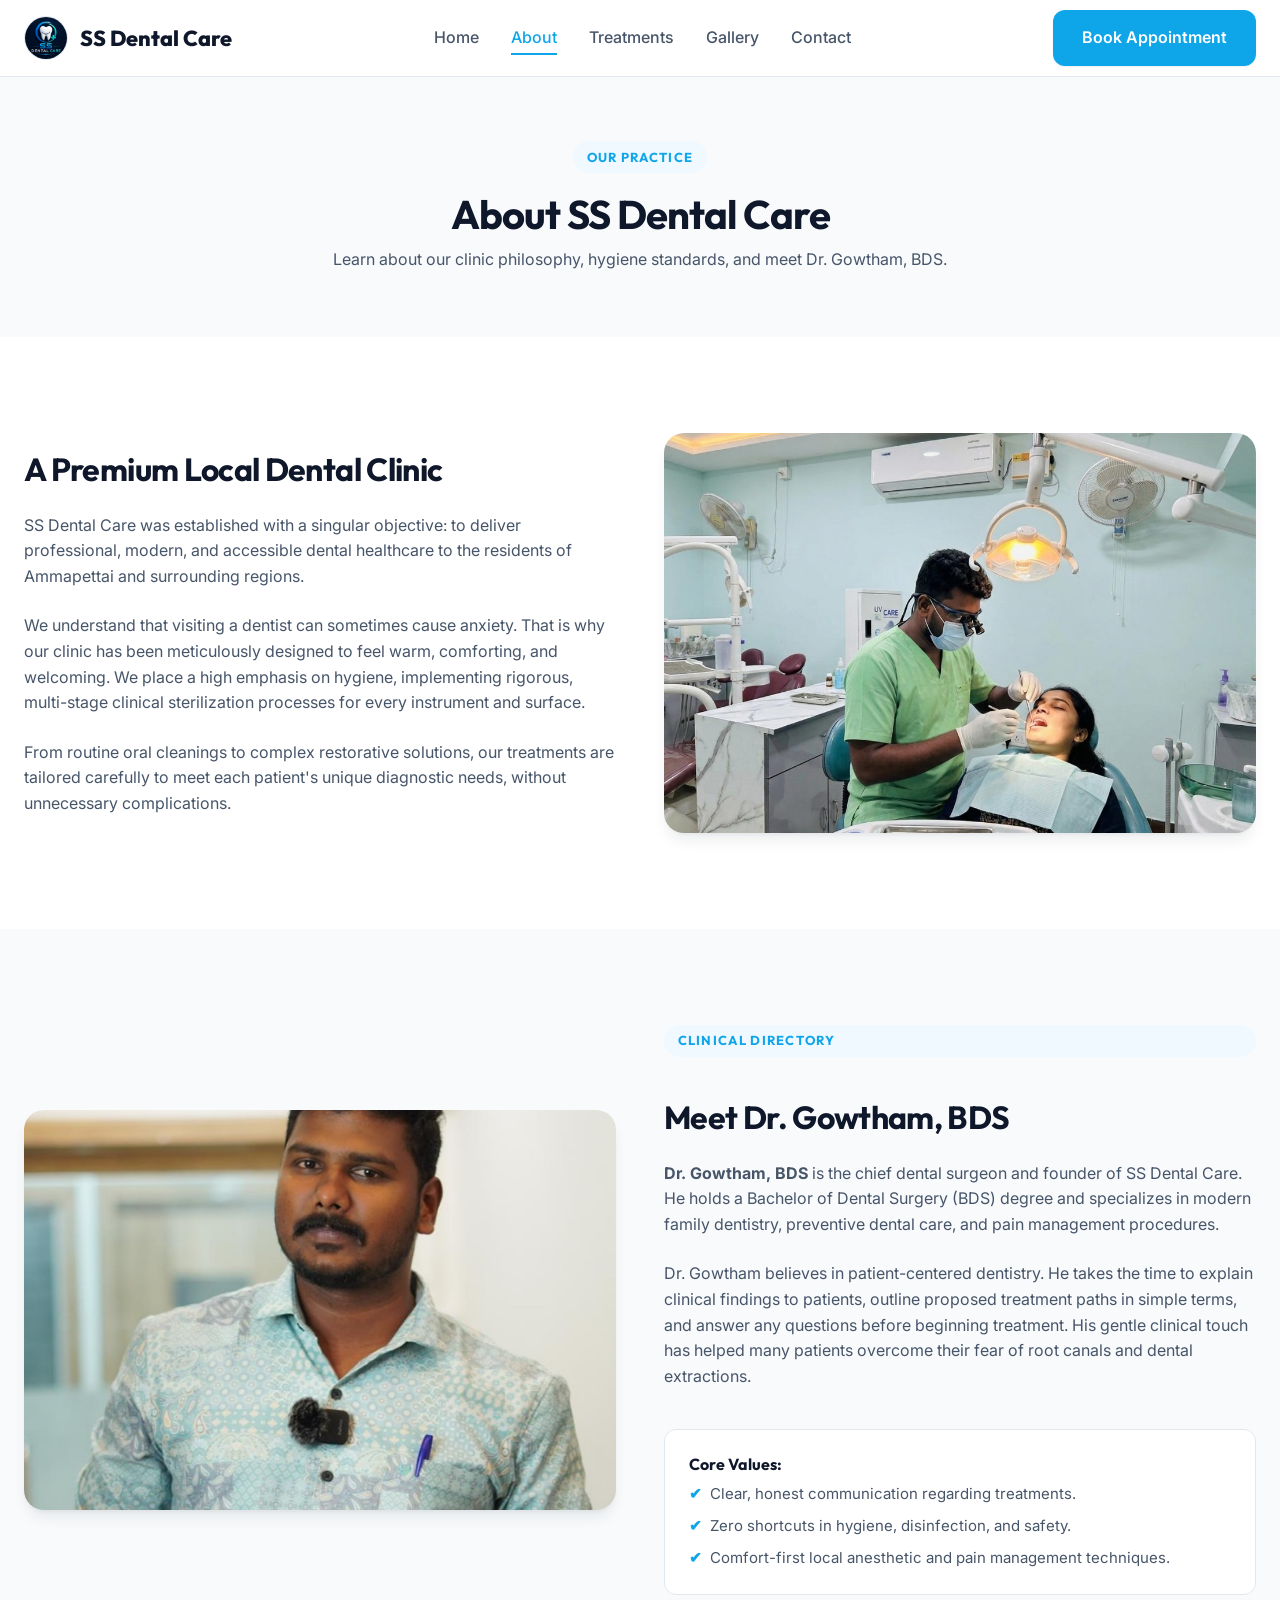
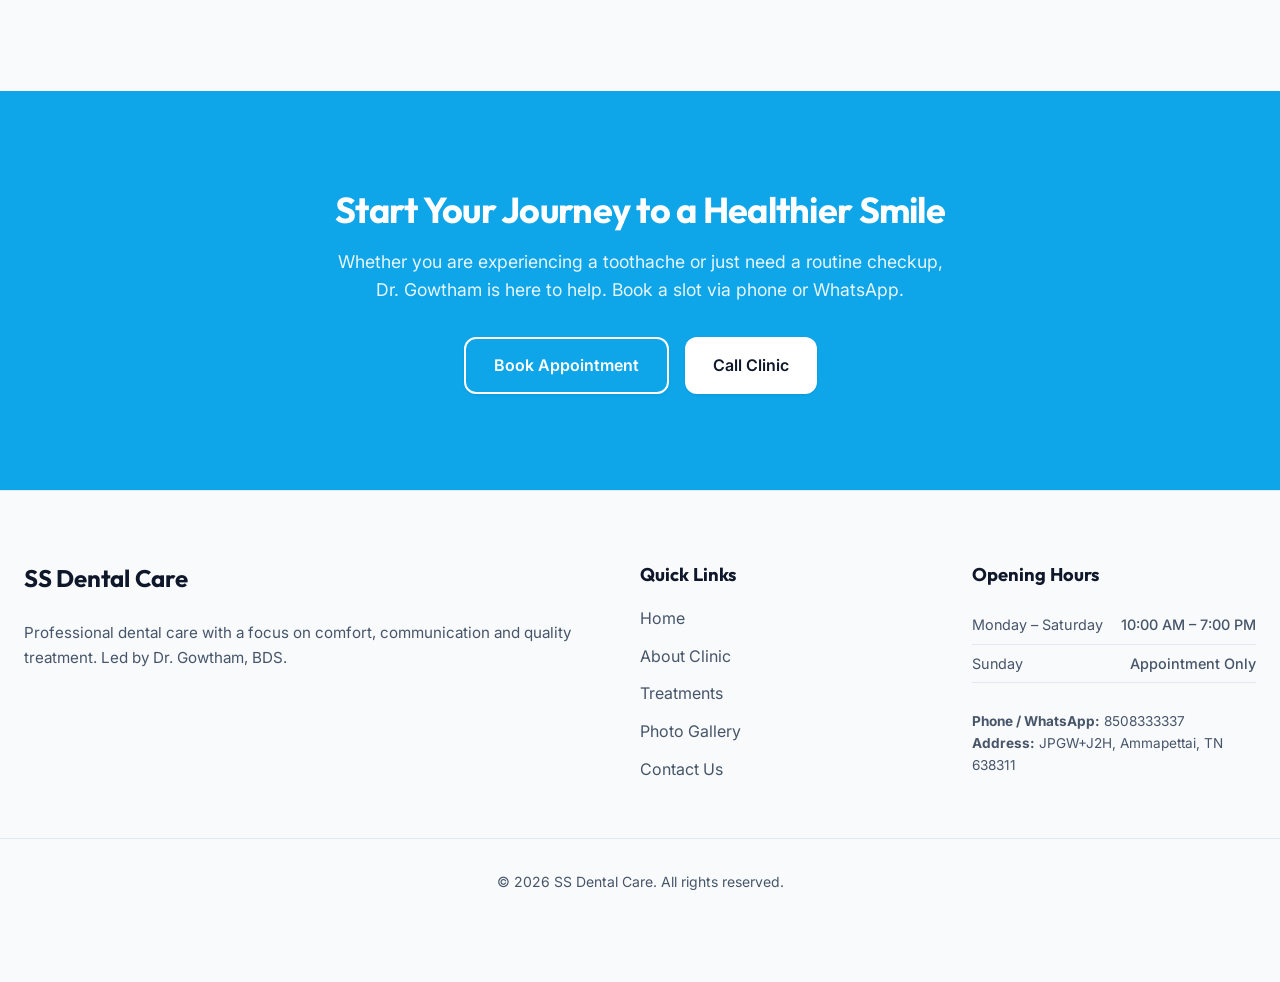
==== commit cfddb73e: "Optimize asset folder naming and paths for GoDaddy hosting compatibility" ====
--- a/about.html
+++ b/about.html
@@ -5,8 +5,8 @@
   <meta name="viewport" content="width=device-width, initial-scale=1.0">
   <title>About Us | SS Dental Care - Dr. Gowtham, BDS</title>
   <meta name="description" content="Meet Dr. Gowtham, BDS and learn about the clinical standards, patient comfort, and dental equipment at SS Dental Care in Ammapettai.">
-  <link rel="stylesheet" href="css/styles.css">
-  <link rel="icon" type="image/jpg" href="assets/logo.jpg">
+  <link rel="stylesheet" href="./css/styles.css">
+  <link rel="icon" type="image/jpg" href="./images/logo.jpg">
 </head>
 <body>
 
@@ -14,7 +14,7 @@
   <header class="header-nav">
     <div class="container header-container">
       <a href="index.html" class="logo-link">
-        <img src="assets/clinic logo/media_1787406552321.jpg" alt="SS Dental Care Logo" class="logo-img">
+        <img src="./images/logo.jpg" alt="SS Dental Care Logo" class="logo-img">
         <span>SS Dental Care</span>
       </a>
       
@@ -83,7 +83,7 @@
         <p>From routine oral cleanings to complex restorative solutions, our treatments are tailored carefully to meet each patient's unique diagnostic needs, without unnecessary complications.</p>
       </div>
       <div class="about-image">
-        <img src="assets/clinic real photo/media_1787406575038.jpg" alt="Dentist working at SS Dental Care" class="about-img">
+        <img src="./images/treatment_green.jpg" alt="Dentist working at SS Dental Care" class="about-img">
       </div>
     </div>
   </section>
@@ -92,7 +92,7 @@
   <section class="section section-alt">
     <div class="container grid-2">
       <div class="about-image">
-        <img src="assets/Doctor/media_1787406609802.jpg" alt="Dr. Gowtham, BDS - Principal Dentist" class="about-img" style="object-position: center 25%;">
+        <img src="./images/dr_gowtham.jpg" alt="Dr. Gowtham, BDS - Principal Dentist" class="about-img" style="object-position: center 25%;">
       </div>
       <div class="hero-content">
         <span class="badge">CLINICAL DIRECTORY</span>
@@ -244,7 +244,7 @@
           </tr>
           <tr class="footer-hours-row">
             <td>Sunday</td>
-            <td>Closed</td>
+            <td>Appointment Only</td>
           </tr>
         </table>
         <p style="font-size: 0.85rem; margin-top: 0.5rem; color: var(--color-text-slate);">
@@ -259,7 +259,7 @@
     </div>
   </footer>
 
-  <script src="js/main.js"></script>
-  <script src="js/appointment.js"></script>
+  <script src="./js/main.js"></script>
+  <script src="./js/appointment.js"></script>
 </body>
 </html>
